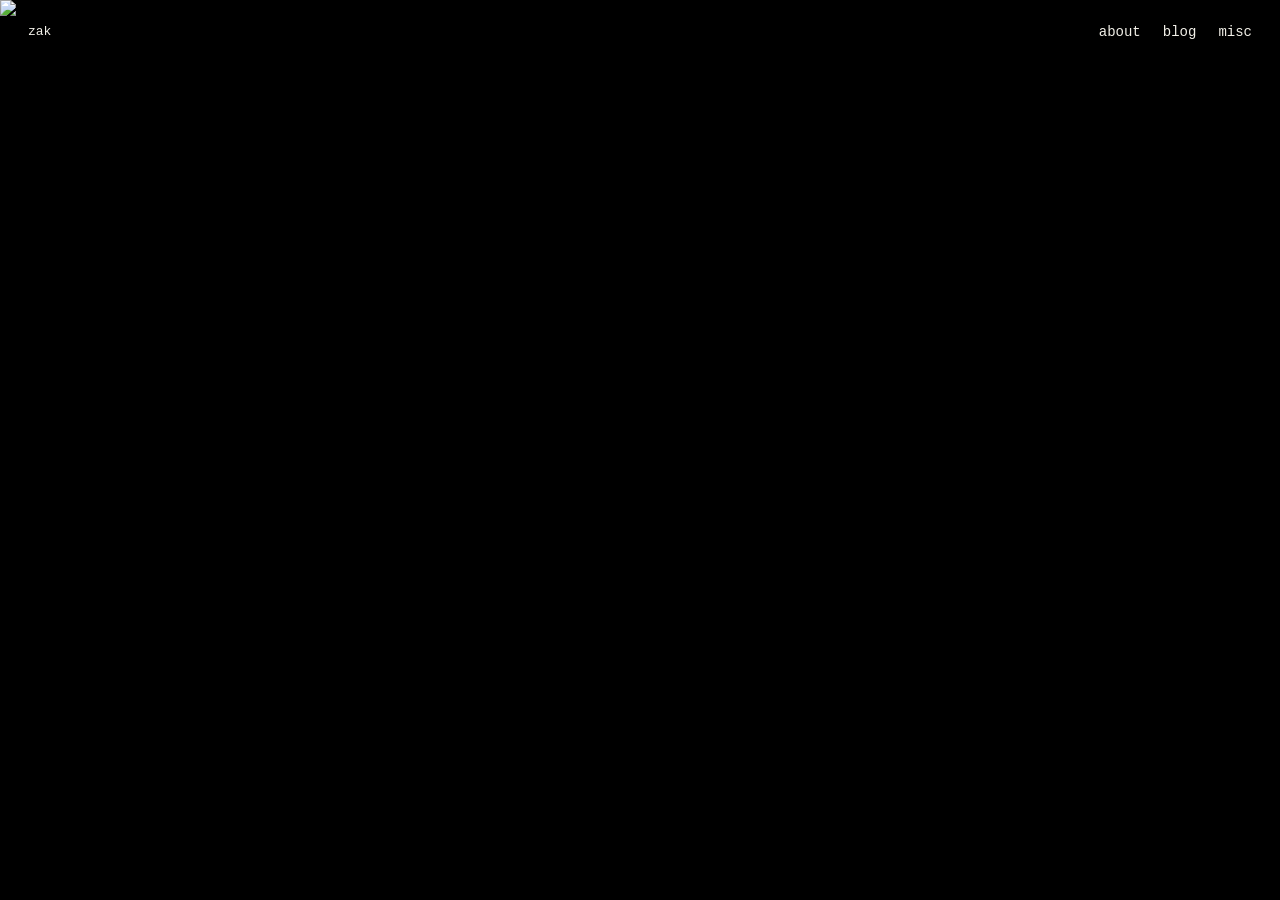
==== index.html @ 6143a5c0 "Update index.html" ====
<!DOCTYPE html>
<html>
<head>
    <meta charset="UTF-8">
    <title>zak</title>
    <link rel="stylesheet" href="style.css">
    <style>
        html, body { margin: 0; padding: 0; height: 100%; background: #000; max-width: none; }
    </style>
</head>
<body>

<div class="hero">
    <img src="images/hero.jpg" alt="Landscape painting">
    <nav>
        <a href="about.html">about</a>
        <a href="blog.html">blog</a>
        <a href="misc.html">misc</a>
    </nav>
    <div class="name">zak</div>
</div>

</body>
</html>
---- style.css ----
body {
    background-color: white;
    color: black;
    font-family: 'Courier New', monospace;
    max-width: 800px;
    margin: 50px auto;
    padding: 0 20px;
}

body.painted {
    margin: 0;
    max-width: none;
    padding: 0;
    background-size: cover;
    background-position: center;
    background-attachment: fixed;
    display: flex;
    justify-content: center;
    padding: 60px 24px;
    box-sizing: border-box;
    min-height: 100vh;
}

body.painted {
    background-image: url('images/hero.jpg');
}

body.painted.nested {
    background-image: url('../images/hero.jpg');
}

.card {
    background: rgba(20, 23, 27, 0.88);
    border: 1px solid rgba(201, 162, 75, 0.35);
    max-width: 640px;
    width: 100%;
    padding: 40px 44px;
    box-sizing: border-box;
    color: #e8e5da;
    height: fit-content;
    font-family: 'Courier New', monospace;
}

.card h2 {
    color: #f2f0e8;
    margin: 24px 0 20px;
}

.card p {
    font-size: 16px;
    line-height: 1.7;
    color: #cfcabb;
}

.card a {
    color: #c9a24b;
}

.card a:hover {
    color: #e2bb63;
    background: none;
}

.card pre {
    color: #7d7a6d;
    margin: 20px 0 4px;
}

.card .home-link {
    color: #c9a24b;
    text-decoration: none;
    font-size: 14px;
}

.card .post-date {
    font-size: 13px;
    color: #7d7a6d;
    margin-left: 8px;
}

.card.card-wide {
    max-width: 760px;
}
.hero {
    position: relative;
    width: 100%;
    height: 100vh;
}

.hero img {
    width: 100%;
    height: 100%;
    object-fit: cover;
    display: block;
}

.hero nav {
    position: absolute;
    top: 24px;
    right: 28px;
    display: flex;
    gap: 22px;
}

.hero nav a {
    font-family: 'Courier New', Courier, monospace;
    font-size: 14px;
    color: #f2f0e8;
    text-decoration: none;
    text-shadow: 0 1px 4px rgba(0,0,0,0.6);
}

.hero nav a:hover {
    text-decoration: underline;
}

.hero .name {
    position: absolute;
    top: 24px;
    left: 28px;
    font-family: 'Courier New', Courier, monospace;
    font-size: 13px;
    color: #f2f0e8;
    text-shadow: 0 1px 4px rgba(0,0,0,0.6);
}

.about-photo {
    float: left;
    width: 200px;
    margin: 0 20px 10px 0;
    border: 1px solid #444;
}

.blog-photo {
    width: 100%;
    margin-bottom: 20px;
}

p {
    font-size: 18px;
}

.home-link {
    display: inline-block;
    margin-bottom: 20px;
}

.top-links {
    display: flex;
    gap: 30px;
    margin-top: 10px;
}

a {
    color: #0000ee;
}

a:visited {
    color: #0000ee;
}

a:hover {
    background-color: #0000ee;
    color: white !important;
}

.post-content {
    max-width: 65ch;
    font-family: Georgia, 'Times New Roman', serif;
}

.post-content p {
    font-size: 17px;
    line-height: 1.75;
    color: #cfcabb;
}

.post-content hr {
    border: none;
    border-top: 1px solid rgba(201, 162, 75, 0.25);
    margin: 40px 0 20px;
}
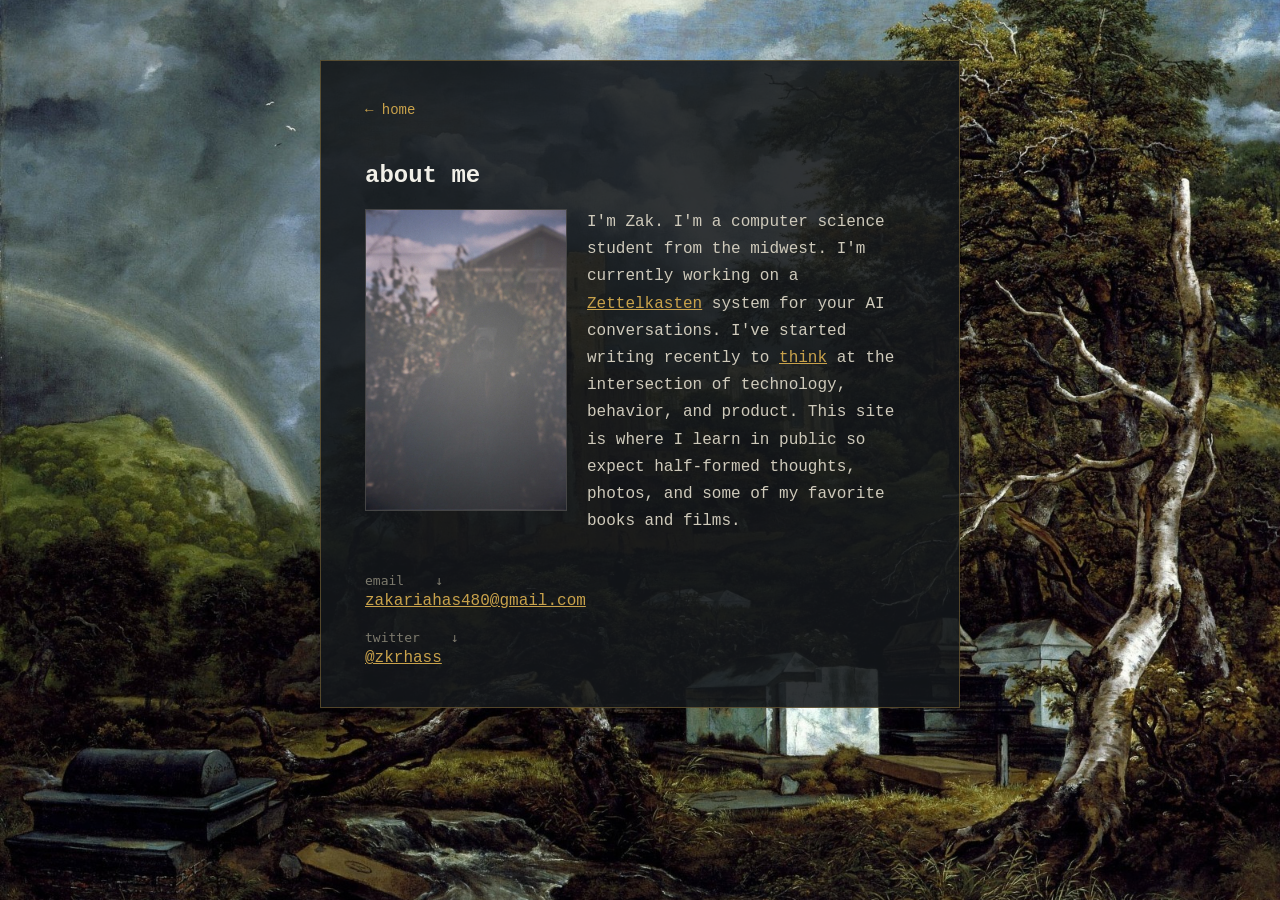
==== commit bf36a260: "Update index.html" ====
--- a/index.html
+++ b/index.html
@@ -2,22 +2,30 @@
 <html>
 <head>
     <meta charset="UTF-8">
-    <title>zak</title>
     <link rel="stylesheet" href="style.css">
-    <style>
-        html, body { margin: 0; padding: 0; height: 100%; background: #000; max-width: none; }
-    </style>
 </head>
-<body>
+<body class="painted">
+<div class="card">
+<a href="index.html" class="home-link">&larr; home</a>
 
-<div class="hero">
-    <img src="images/hero.jpg" alt="Landscape painting">
-    <nav>
-        <a href="about.html">about</a>
-        <a href="blog.html">blog</a>
-        <a href="misc.html">misc</a>
-    </nav>
-    <div class="name">zak</div>
+<h2>about me</h2>
+
+<img src="images/about_photo.jpg" class="about-photo">
+
+<p style="margin: 0">I'm Zak. I'm a computer science student from the midwest. I'm currently working on a <a href="https://zettelkasten.de/introduction/" target="_blank">Zettelkasten</a> system for your AI conversations. I've started writing recently to <a href="https://paulgraham.com/words.html" target="_blank">think</a> at the intersection of technology, behavior, and product. This site is where I learn in public so expect half-formed thoughts, photos, and some of my favorite books and films.</p>
+
+<div style="clear: both;"></div>
+<br>
+<div>
+    <pre>email    &darr;</pre>
+    <a href="mailto:zakariahas480@gmail.com">
+        zakariahas480@gmail.com
+    </a>
+    <pre>twitter    &darr;</pre>
+    <a href="https://x.com/zkrhass">
+        @zkrhass
+    </a>
+</div>
 </div>
 
 </body>
--- a/style.css
+++ b/style.css
@@ -7,6 +7,7 @@
     padding: 0 20px;
 }
 
+/* painting-backed page layout */
 body.painted {
     margin: 0;
     max-width: none;
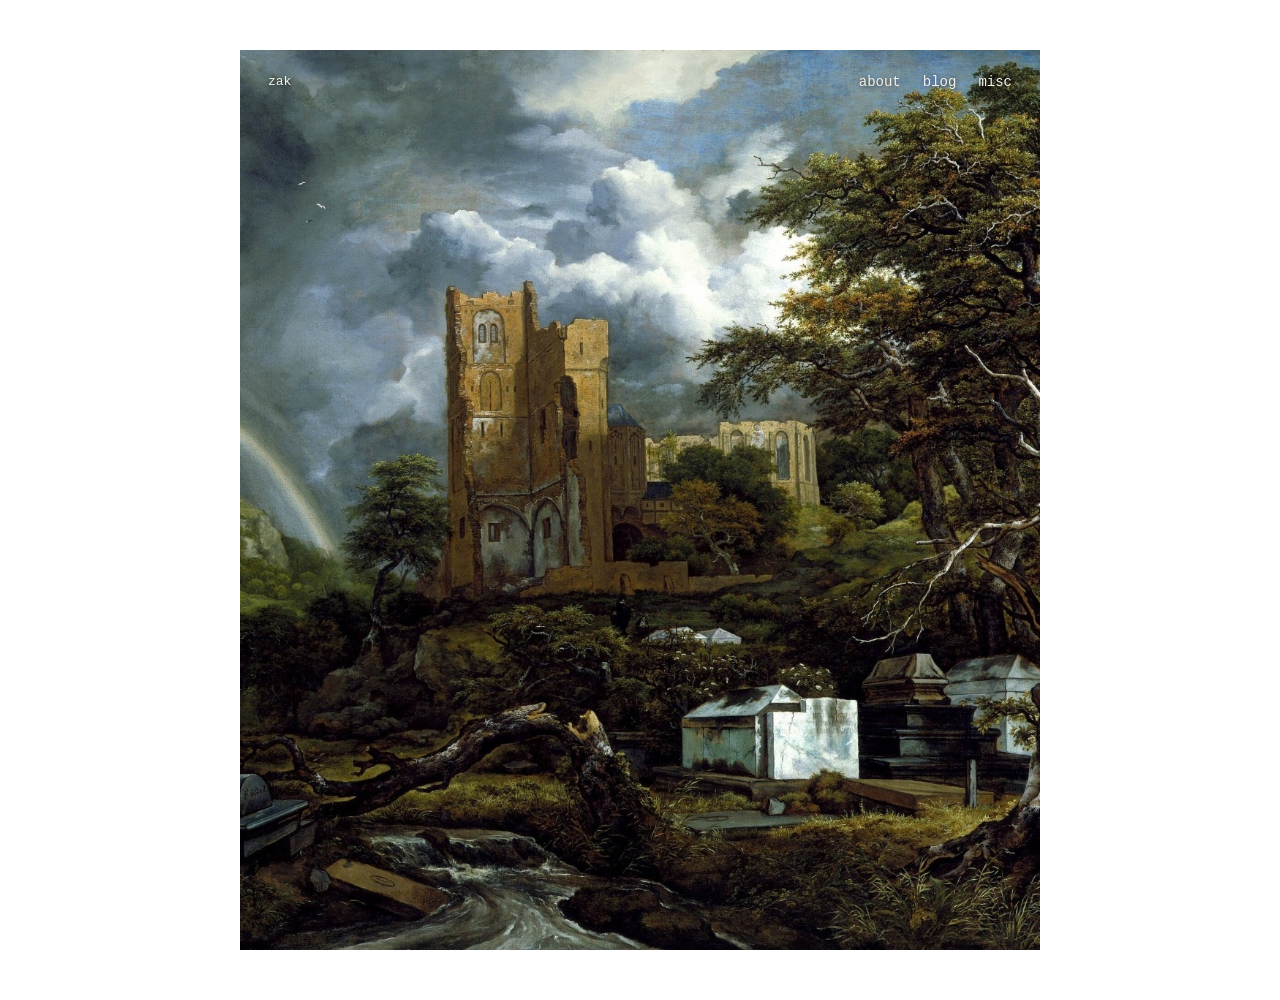
==== commit 18fa4f3b: "Update index.html" ====
--- a/index.html
+++ b/index.html
@@ -2,30 +2,20 @@
 <html>
 <head>
     <meta charset="UTF-8">
+    <meta name="viewport" content="width=device-width, initial-scale=1">
+    <title>zak</title>
     <link rel="stylesheet" href="style.css">
 </head>
-<body class="painted">
-<div class="card">
-<a href="index.html" class="home-link">&larr; home</a>
+<body>
 
-<h2>about me</h2>
-
-<img src="images/about_photo.jpg" class="about-photo">
-
-<p style="margin: 0">I'm Zak. I'm a computer science student from the midwest. I'm currently working on a <a href="https://zettelkasten.de/introduction/" target="_blank">Zettelkasten</a> system for your AI conversations. I've started writing recently to <a href="https://paulgraham.com/words.html" target="_blank">think</a> at the intersection of technology, behavior, and product. This site is where I learn in public so expect half-formed thoughts, photos, and some of my favorite books and films.</p>
-
-<div style="clear: both;"></div>
-<br>
-<div>
-    <pre>email    &darr;</pre>
-    <a href="mailto:zakariahas480@gmail.com">
-        zakariahas480@gmail.com
-    </a>
-    <pre>twitter    &darr;</pre>
-    <a href="https://x.com/zkrhass">
-        @zkrhass
-    </a>
-</div>
+<div class="hero">
+    <img src="images/hero.jpg" alt="Landscape painting">
+    <nav>
+        <a href="about.html">about</a>
+        <a href="blog.html">blog</a>
+        <a href="misc.html">misc</a>
+    </nav>
+    <div class="name">zak</div>
 </div>
 
 </body>
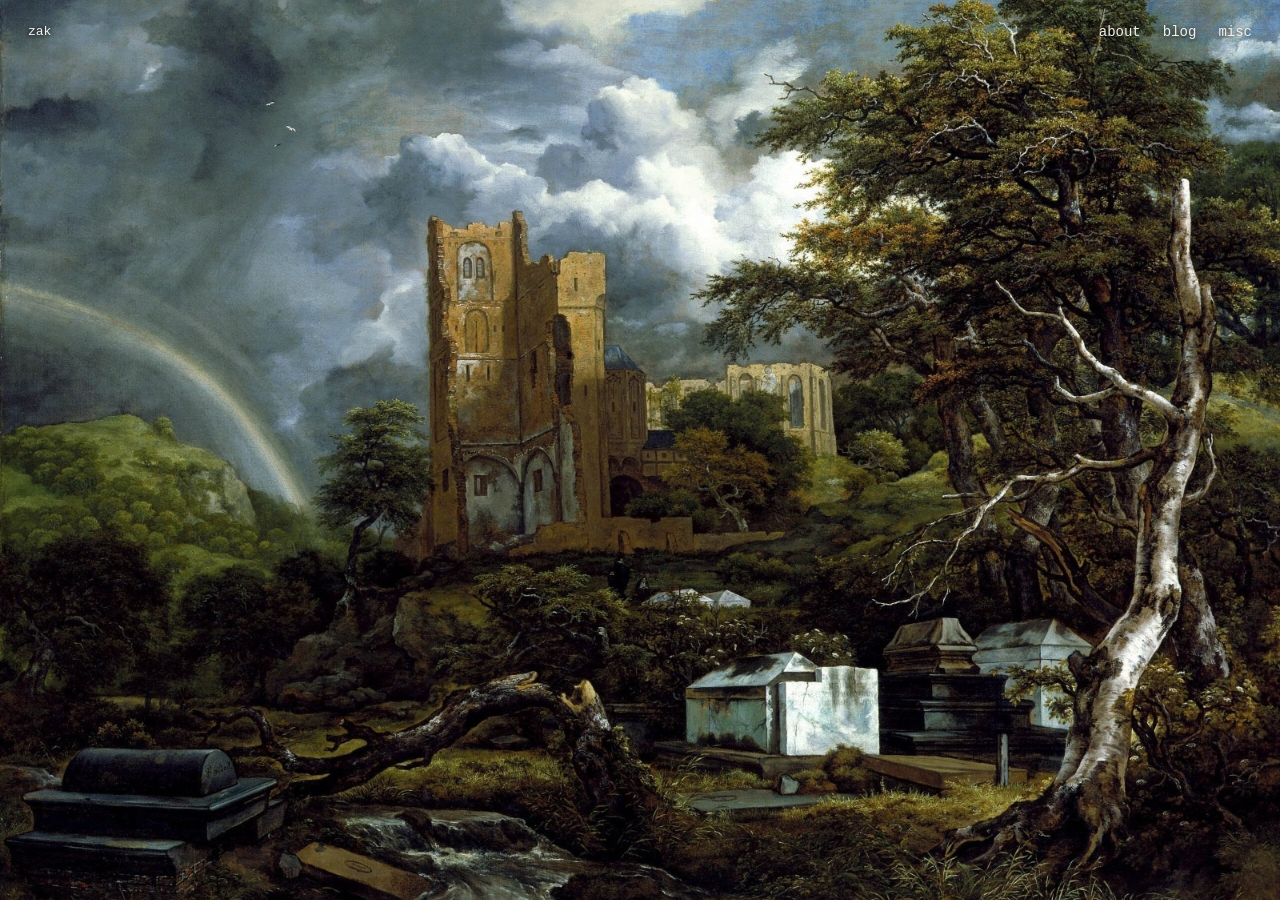
==== commit 7c75b845: "Update index.html" ====
--- a/index.html
+++ b/index.html
@@ -6,7 +6,7 @@
     <title>zak</title>
     <link rel="stylesheet" href="style.css">
 </head>
-<body>
+<body class="home">
 
 <div class="hero">
     <img src="images/hero.jpg" alt="Landscape painting">
--- a/style.css
+++ b/style.css
@@ -7,11 +7,17 @@
     padding: 0 20px;
 }
 
-/* painting-backed page layout */
+body.home {
+    margin: 0;
+    padding: 0;
+    max-width: none;
+}
+
+
 body.painted {
     margin: 0;
     max-width: none;
-    padding: 0;
+    background-image: url('images/hero.jpg');
     background-size: cover;
     background-position: center;
     background-attachment: fixed;
@@ -22,14 +28,6 @@
     min-height: 100vh;
 }
 
-body.painted {
-    background-image: url('images/hero.jpg');
-}
-
-body.painted.nested {
-    background-image: url('../images/hero.jpg');
-}
-
 .card {
     background: rgba(20, 23, 27, 0.88);
     border: 1px solid rgba(201, 162, 75, 0.35);
@@ -42,6 +40,10 @@
     font-family: 'Courier New', monospace;
 }
 
+.card.card-wide {
+    max-width: 760px;
+}
+
 .card h2 {
     color: #f2f0e8;
     margin: 24px 0 20px;
@@ -57,6 +59,10 @@
     color: #c9a24b;
 }
 
+.card a:visited {
+    color: #c9a24b;
+}
+
 .card a:hover {
     color: #e2bb63;
     background: none;
@@ -79,9 +85,7 @@
     margin-left: 8px;
 }
 
-.card.card-wide {
-    max-width: 760px;
-}
+/* homepage hero */
 .hero {
     position: relative;
     width: 100%;
@@ -113,6 +117,8 @@
 
 .hero nav a:hover {
     text-decoration: underline;
+    background: none;
+    color: #c9a24b;
 }
 
 .hero .name {
@@ -181,3 +187,32 @@
     border-top: 1px solid rgba(201, 162, 75, 0.25);
     margin: 40px 0 20px;
 }
+
+@media (max-width: 600px) {
+    .hero nav {
+        gap: 24px;
+        top: 20px;
+        right: 20px;
+    }
+
+    .hero nav a {
+        font-size: 20px;
+        padding: 6px 4px;
+    }
+
+    .hero .name {
+        font-size: 18px;
+        top: 20px;
+        left: 20px;
+    }
+
+    .card {
+        padding: 24px 20px;
+    }
+
+    .about-photo {
+        float: none;
+        width: 100%;
+        margin: 0 0 16px;
+    }
+}
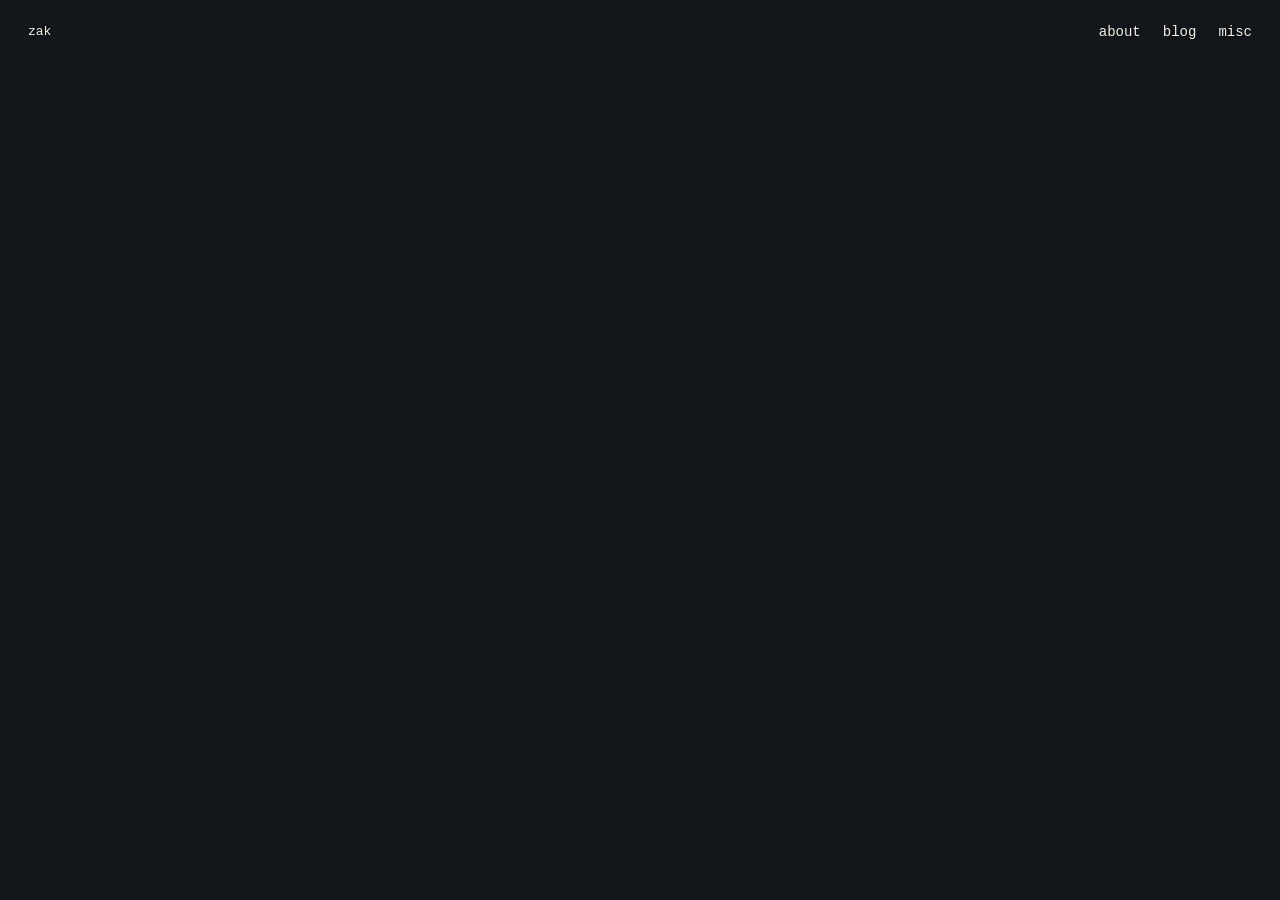
==== commit 98f3df09: "Use charcoal background and remove excess mobile scrolling" ====
--- a/index.html
+++ b/index.html
@@ -2,14 +2,13 @@
 <html>
 <head>
     <meta charset="UTF-8">
-    <meta name="viewport" content="width=device-width, initial-scale=1">
+    <meta name="viewport" content="width=device-width, initial-scale=1, viewport-fit=cover">
     <title>zak</title>
     <link rel="stylesheet" href="style.css">
 </head>
 <body class="home">
 
 <div class="hero">
-    <img src="images/hero.jpg" alt="Landscape painting">
     <nav>
         <a href="about.html">about</a>
         <a href="blog.html">blog</a>
--- a/style.css
+++ b/style.css
@@ -1,42 +1,92 @@
+:root { --page-background: #14171b; }
+
+/* Prevent rubber-band scrolling on touch screens; long pages still scroll. */
+@media (max-width: 600px), (hover: none) and (pointer: coarse) {
+    html {
+        overscroll-behavior-y: none;
+    }
+}
+
+/* ---------- page background ---------- */
+
+html {
+    margin: 0;
+    min-height: 100%;
+    background-color: var(--page-background);
+}
+
 body {
-    background-color: white;
     color: black;
     font-family: 'Courier New', monospace;
     max-width: 800px;
     margin: 50px auto;
     padding: 0 20px;
-}
+    min-height: 100vh;
+    box-sizing: border-box;
+}
+
+
+/* ---------- homepage ---------- */
 
 body.home {
     margin: 0;
     padding: 0;
     max-width: none;
-}
-
+
+    width: 100%;
+    min-height: 100vh;
+    min-height: 100dvh;
+
+    background: var(--page-background);
+
+    position: relative;
+    isolation: isolate;
+
+    overflow-x: hidden;
+}
+
+
+/* ---------- painted inner pages ---------- */
 
 body.painted {
     margin: 0;
+    padding: 60px 24px;
+
     max-width: none;
-    background-image: url('images/hero.jpg');
-    background-size: cover;
-    background-position: center;
-    background-attachment: fixed;
+    width: 100%;
+
+    min-height: 100vh;
+    min-height: 100dvh;
+
+    background: var(--page-background);
+
     display: flex;
     justify-content: center;
-    padding: 60px 24px;
+
     box-sizing: border-box;
-    min-height: 100vh;
-}
+
+    position: relative;
+    isolation: isolate;
+}
+
+
+/* ---------- cards ---------- */
 
 .card {
     background: rgba(20, 23, 27, 0.88);
     border: 1px solid rgba(201, 162, 75, 0.35);
+
     max-width: 640px;
     width: 100%;
+
     padding: 40px 44px;
+
     box-sizing: border-box;
+
     color: #e8e5da;
+
     height: fit-content;
+
     font-family: 'Courier New', monospace;
 }
 
@@ -85,34 +135,50 @@
     margin-left: 8px;
 }
 
-/* homepage hero */
+
+/* ---------- homepage hero ---------- */
+
 .hero {
     position: relative;
-    width: 100%;
+
+    width: 100%;
+
     height: 100vh;
+    height: 100dvh;
+
+    overflow: hidden;
 }
 
 .hero img {
     width: 100%;
     height: 100%;
+
     object-fit: cover;
+
     display: block;
 }
 
 .hero nav {
     position: absolute;
+
     top: 24px;
     right: 28px;
+
     display: flex;
+
     gap: 22px;
 }
 
 .hero nav a {
     font-family: 'Courier New', Courier, monospace;
+
     font-size: 14px;
+
     color: #f2f0e8;
+
     text-decoration: none;
-    text-shadow: 0 1px 4px rgba(0,0,0,0.6);
+
+    text-shadow: 0 1px 4px rgba(0, 0, 0, 0.6);
 }
 
 .hero nav a:hover {
@@ -123,25 +189,46 @@
 
 .hero .name {
     position: absolute;
+
     top: 24px;
     left: 28px;
+
     font-family: 'Courier New', Courier, monospace;
+
     font-size: 13px;
+
     color: #f2f0e8;
-    text-shadow: 0 1px 4px rgba(0,0,0,0.6);
-}
+
+    text-shadow: 0 1px 4px rgba(0, 0, 0, 0.6);
+}
+
+
+/* ---------- about ---------- */
 
 .about-photo {
     float: left;
+
     width: 200px;
+
     margin: 0 20px 10px 0;
+
     border: 1px solid #444;
 }
 
+
+/* ---------- misc/blog images ---------- */
+
 .blog-photo {
     width: 100%;
+    height: auto;
+
     margin-bottom: 20px;
-}
+
+    display: block;
+}
+
+
+/* ---------- general ---------- */
 
 p {
     font-size: 18px;
@@ -171,48 +258,186 @@
     color: white !important;
 }
 
+
+/* ---------- individual essays ---------- */
+
 .post-content {
     max-width: 65ch;
+
     font-family: Georgia, 'Times New Roman', serif;
 }
 
 .post-content p {
     font-size: 17px;
     line-height: 1.75;
+
     color: #cfcabb;
 }
 
 .post-content hr {
     border: none;
+
     border-top: 1px solid rgba(201, 162, 75, 0.25);
+
     margin: 40px 0 20px;
 }
 
+
+/* ---------- mobile ---------- */
+
 @media (max-width: 600px) {
+
+    html {
+        margin: 0;
+
+        width: 100%;
+        min-height: 100%;
+
+        background-color: var(--page-background);
+    }
+
+
+    /* homepage */
+
+    body.home {
+        margin: 0;
+        padding: 0;
+
+        width: 100%;
+        max-width: none;
+
+        min-height: 100vh;
+        min-height: 100dvh;
+
+        background: var(--page-background);
+
+        overflow-x: hidden;
+    }
+
+    .hero {
+        width: 100%;
+
+        height: 100vh;
+        height: 100dvh;
+
+        min-height: 100dvh;
+
+        overflow: hidden;
+    }
+
+    .hero img {
+        width: 100%;
+        height: 100%;
+
+        object-fit: cover;
+
+        display: block;
+    }
+
     .hero nav {
-        gap: 24px;
+        top: 18px;
+        right: 16px;
+
+        gap: 16px;
+    }
+
+    .hero nav a {
+        font-size: 15px;
+
+        padding: 6px 2px;
+    }
+
+    .hero .name {
         top: 20px;
-        right: 20px;
-    }
-
-    .hero nav a {
-        font-size: 20px;
-        padding: 6px 4px;
-    }
-
-    .hero .name {
-        font-size: 18px;
-        top: 20px;
-        left: 20px;
-    }
+        left: 16px;
+
+        font-size: 14px;
+    }
+
+
+    /* painted pages */
+
+    body.painted {
+        margin: 0;
+
+        width: 100%;
+        max-width: none;
+
+        min-height: 100vh;
+        min-height: 100dvh;
+
+        padding: 24px 12px 40px;
+
+        background: var(--page-background);
+
+        box-sizing: border-box;
+    }
+
+
+    /* cards */
 
     .card {
-        padding: 24px 20px;
-    }
+        width: 100%;
+
+        padding: 26px 20px;
+    }
+
+    .card h2 {
+        margin-top: 18px;
+    }
+
+    .card p {
+        font-size: 15px;
+        line-height: 1.65;
+    }
+
+    .home-link {
+        font-size: 13px;
+
+        margin-bottom: 16px;
+    }
+
+
+    /* blog posts */
+
+    .post-content {
+        max-width: 100%;
+    }
+
+    .post-content p {
+        font-size: 16px;
+        line-height: 1.7;
+    }
+
+    .post-content h1,
+    .post-content h2,
+    .post-content h3 {
+        overflow-wrap: break-word;
+    }
+
+
+    /* about */
 
     .about-photo {
         float: none;
-        width: 100%;
-        margin: 0 0 16px;
-    }
-}
+
+        width: 100%;
+        height: auto;
+
+        margin: 0 0 20px;
+    }
+
+
+    /* images */
+
+    .blog-photo {
+        width: 100%;
+        height: auto;
+    }
+
+    .top-links {
+        gap: 20px;
+
+        flex-wrap: wrap;
+    }
+}
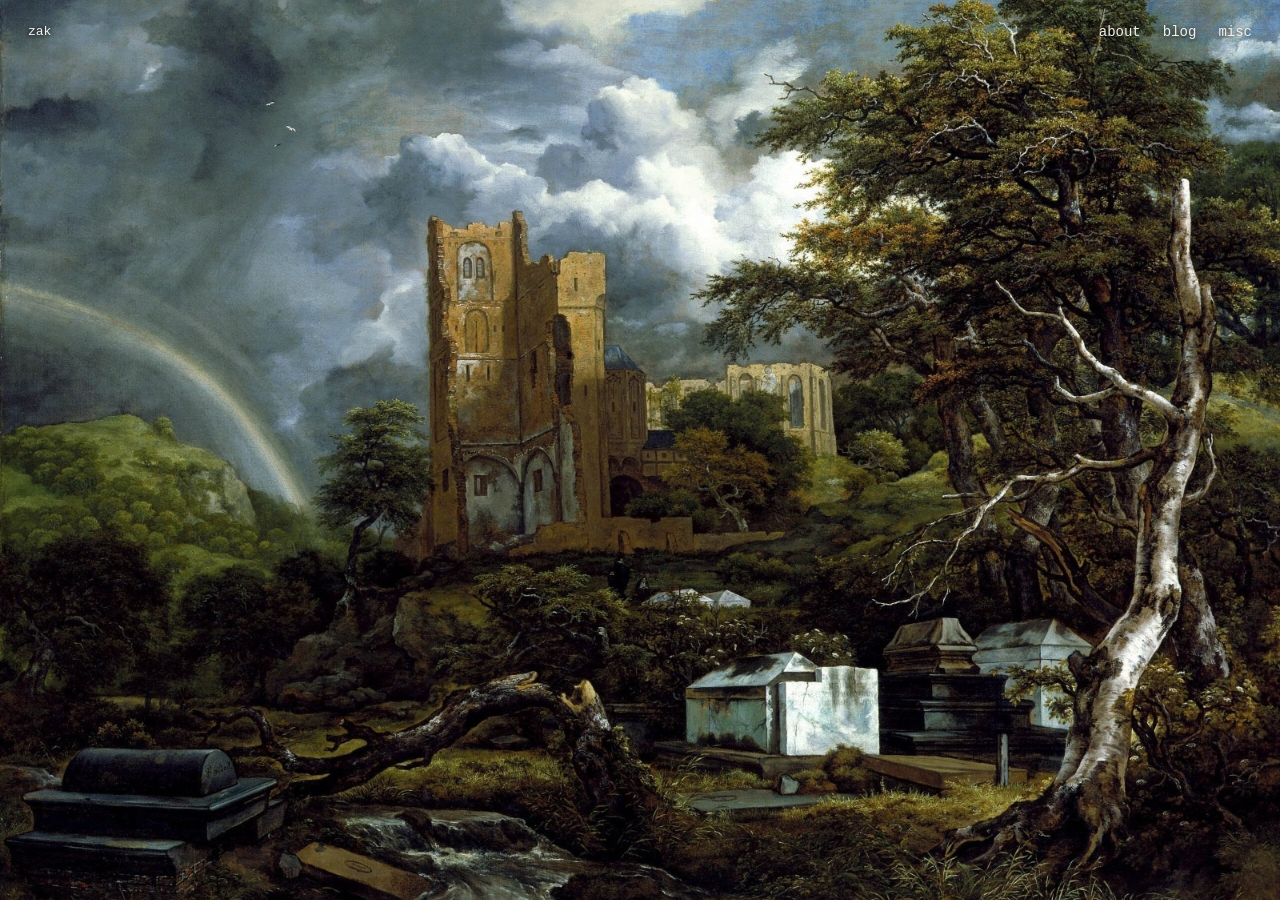
==== commit 1e35f43b: "Restore hero painting background across all pages Revert the solid-color background back to the site" ====
--- a/index.html
+++ b/index.html
@@ -9,6 +9,7 @@
 <body class="home">
 
 <div class="hero">
+    <img src="images/hero.jpg" alt="Landscape painting">
     <nav>
         <a href="about.html">about</a>
         <a href="blog.html">blog</a>
--- a/style.css
+++ b/style.css
@@ -1,18 +1,13 @@
-:root { --page-background: #14171b; }
-
-/* Prevent rubber-band scrolling on touch screens; long pages still scroll. */
-@media (max-width: 600px), (hover: none) and (pointer: coarse) {
-    html {
-        overscroll-behavior-y: none;
-    }
-}
-
 /* ---------- page background ---------- */
 
 html {
     margin: 0;
     min-height: 100%;
-    background-color: var(--page-background);
+    background-image: url('images/hero.jpg');
+    background-size: cover;
+    background-position: center;
+    background-repeat: no-repeat;
+    background-color: #984416;
 }
 
 body {
@@ -26,6 +21,31 @@
 }
 
 
+/*
+   Permanent painting layer.
+
+   This sits behind the homepage and all painted pages
+   and always fills the entire browser viewport.
+*/
+body.home::before,
+body.painted::before {
+    content: "";
+    position: fixed;
+    inset: 0;
+    width: 100%;
+    height: 100%;
+
+    background-image: url('images/hero.jpg');
+    background-size: cover;
+    background-position: center;
+    background-repeat: no-repeat;
+    background-color: #984416;
+
+    z-index: -1;
+    pointer-events: none;
+}
+
+
 /* ---------- homepage ---------- */
 
 body.home {
@@ -37,7 +57,7 @@
     min-height: 100vh;
     min-height: 100dvh;
 
-    background: var(--page-background);
+    background: transparent;
 
     position: relative;
     isolation: isolate;
@@ -58,7 +78,7 @@
     min-height: 100vh;
     min-height: 100dvh;
 
-    background: var(--page-background);
+    background: transparent;
 
     display: flex;
     justify-content: center;
@@ -293,7 +313,12 @@
         width: 100%;
         min-height: 100%;
 
-        background-color: var(--page-background);
+        background-image: url('images/hero.jpg');
+        background-size: cover;
+        background-position: center;
+        background-repeat: no-repeat;
+
+        background-color: #984416;
     }
 
 
@@ -309,7 +334,7 @@
         min-height: 100vh;
         min-height: 100dvh;
 
-        background: var(--page-background);
+        background: transparent;
 
         overflow-x: hidden;
     }
@@ -368,7 +393,7 @@
 
         padding: 24px 12px 40px;
 
-        background: var(--page-background);
+        background: transparent;
 
         box-sizing: border-box;
     }
@@ -441,3 +466,33 @@
         flex-wrap: wrap;
     }
 }
+
+/* Mobile painting belongs to the scrolling document, not a fixed layer. */
+@media (max-width: 600px), (hover: none) and (pointer: coarse) {
+    html {
+        /* Let the body's background paint the document canvas. */
+        background: none;
+    }
+
+    body.home,
+    body.painted {
+        min-height: 100vh;
+        min-height: 100lvh;
+        background: url('images/hero.jpg') center / cover no-repeat scroll;
+    }
+
+    body.home::before,
+    body.painted::before {
+        content: none;
+    }
+
+    .hero {
+        height: 100vh;
+        height: 100lvh;
+    }
+
+    .hero img {
+        /* Keep one painting and retain the existing hero geometry. */
+        visibility: hidden;
+    }
+}
